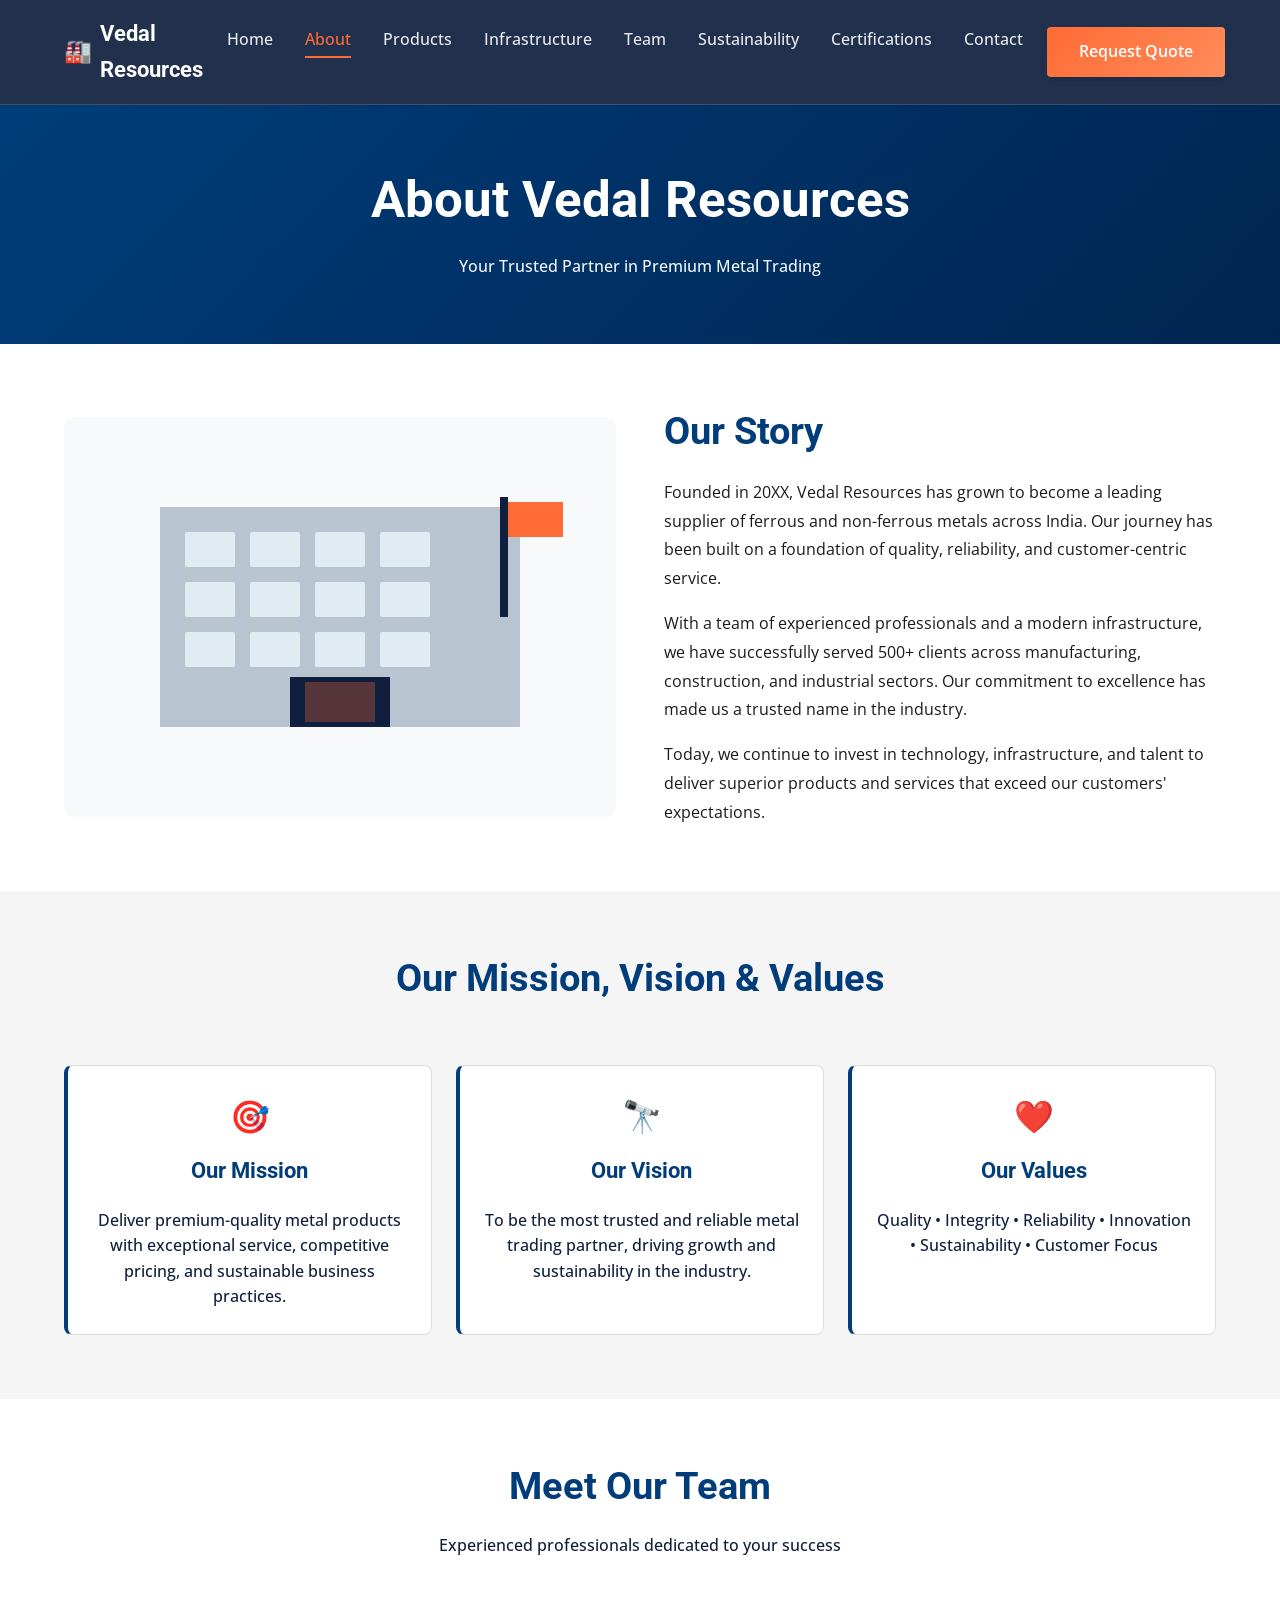
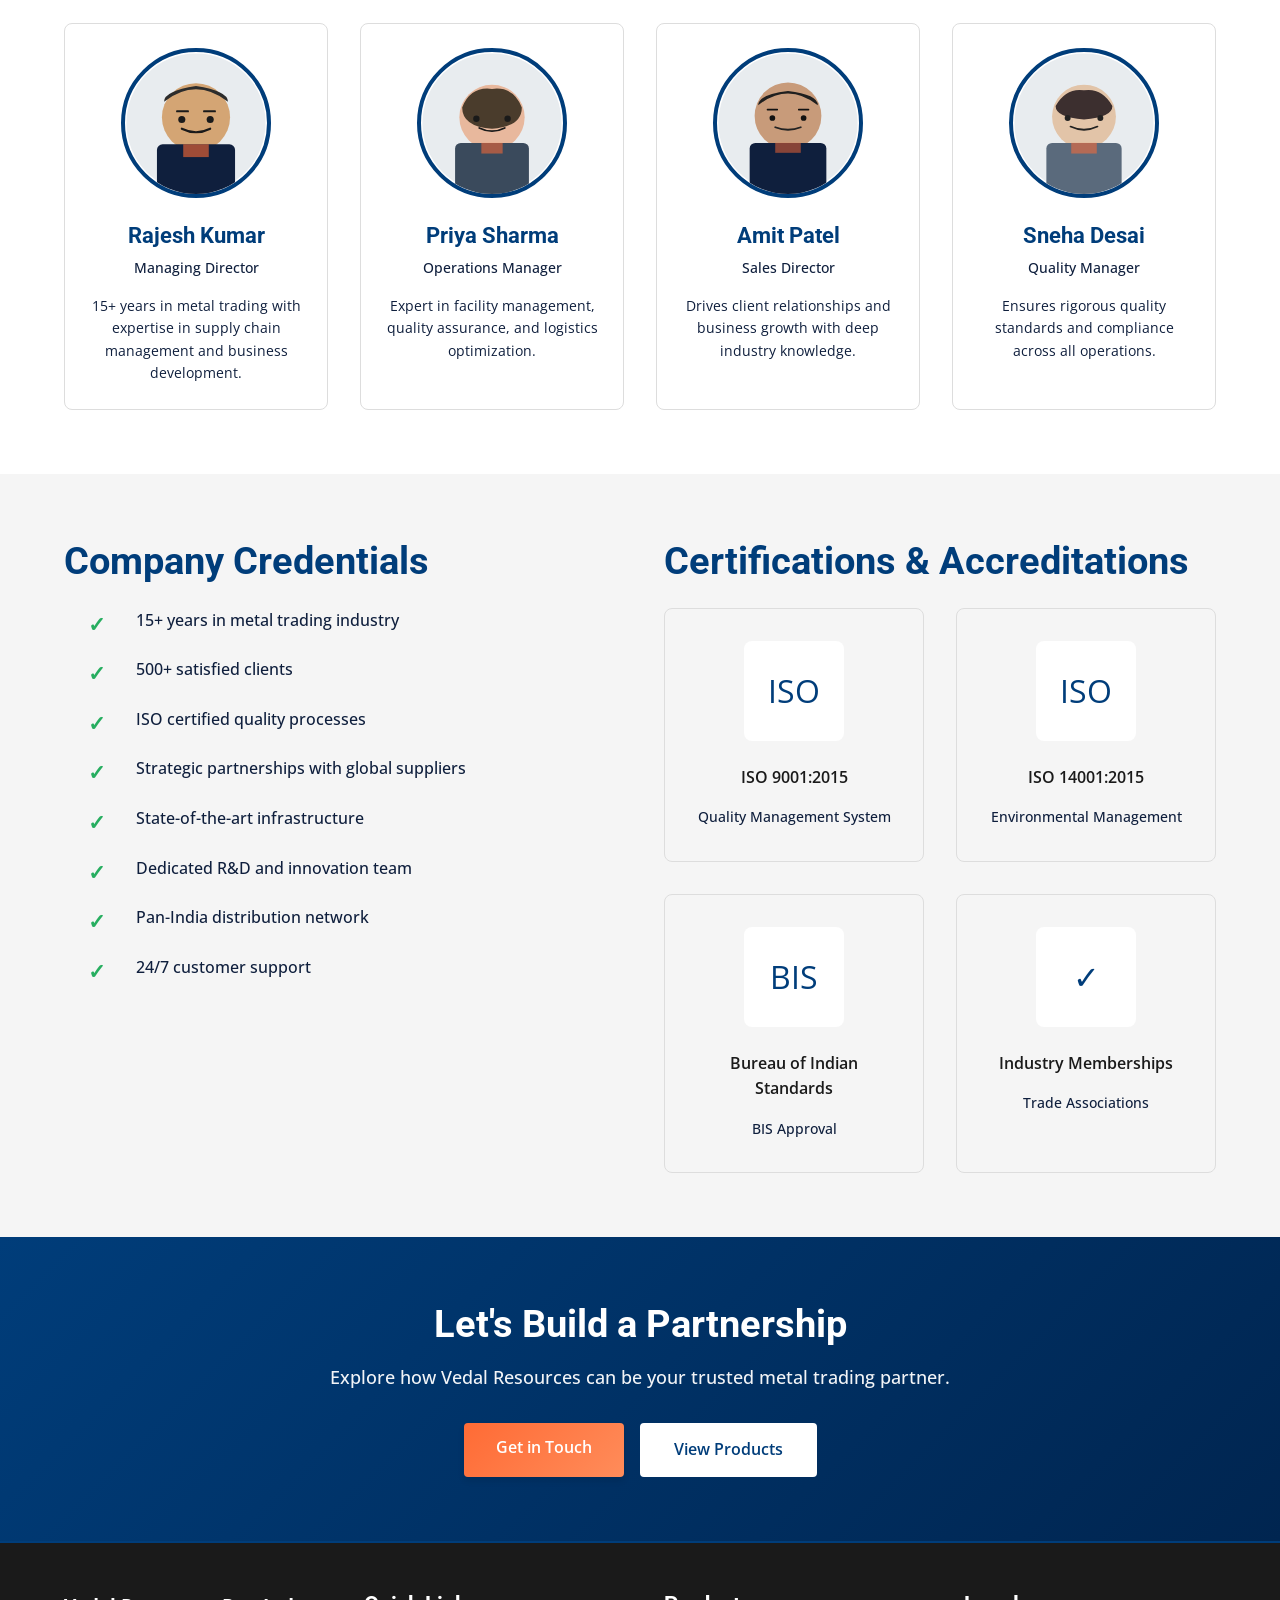
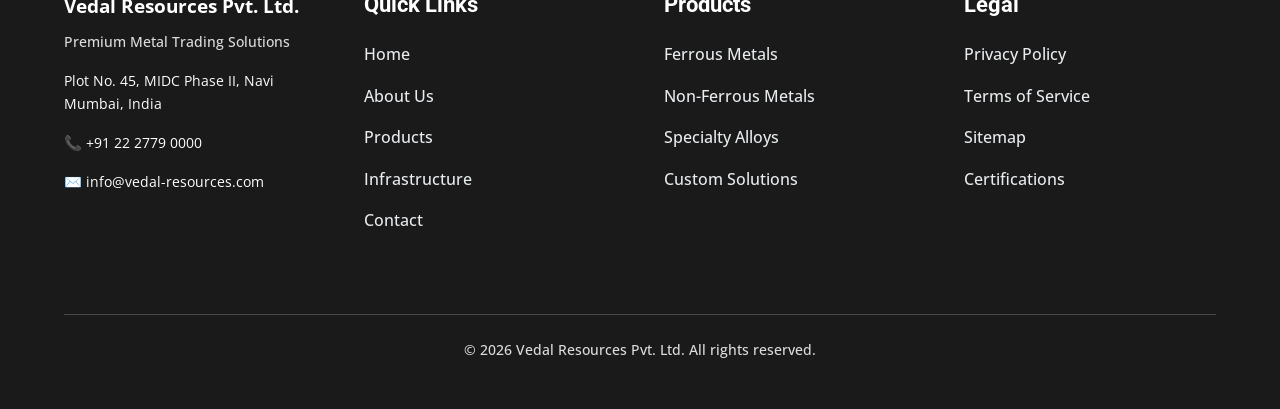
==== about.html @ 46f91b0c "Second commit with actual project" ====
<!DOCTYPE html>
<html lang="en">
<head>
  <meta charset="UTF-8">
  <meta name="viewport" content="width=device-width, initial-scale=1.0">
  <meta name="description" content="About Vedal Resources – Learn about our company story, mission, vision, values, and leadership team. 15+ years of excellence in metal trading.">
  <meta name="keywords" content="Vedal Resources, company profile, metal trading company, about us, company values, leadership">
  <meta name="author" content="Vedal Resources Pvt. Ltd.">
  <meta property="og:title" content="About Vedal Resources – Metal Trading Company">
  <meta property="og:description" content="Learn about Vedal Resources, our mission, vision, values, and commitment to quality in metal trading.">
  <meta property="og:url" content="https://vedal-resources.com/about.html">
  
  <link rel="canonical" href="https://vedal-resources.com/about.html">
  <link href="https://fonts.googleapis.com/css2?family=Open+Sans:wght@400;500;600;700&family=Roboto:wght@400;500;700&display=swap" rel="stylesheet">
  <link rel="stylesheet" href="styles.css">
  
  <title>About Vedal Resources – Metal Trading Company</title>
</head>
<body>
  <!-- Navigation -->
  <nav>
    <div class="container flex-between">
      <div class="logo">
        <span>🏭</span> Vedal Resources
      </div>
      
      <ul class="nav-menu">
        <li><a href="index.html">Home</a></li>
        <li><a href="about.html" class="active">About</a></li>
        <li><a href="products.html">Products</a></li>
        <li><a href="infrastructure.html">Infrastructure</a></li>
        <li><a href="team.html">Team</a></li>
        <li><a href="sustainability.html">Sustainability</a></li>
        <li><a href="certfications.html">Certifications</a></li>
        <li><a href="contacts.html">Contact</a></li>
      </ul>
      
      <div class="cta-button">
        <a href="contacts.html" class="btn btn-accent">Request Quote</a>
      </div>
      
      <button class="hamburger" aria-label="Toggle menu">☰</button>
    </div>
  </nav>
  
  <!-- Page Header -->
  <div class="page-header">
    <div class="container">
      <h1>About Vedal Resources</h1>
      <p>Your Trusted Partner in Premium Metal Trading</p>
    </div>
  </div>
  
  <!-- Company Overview -->
  <section style="background-color: white;">
    <div class="container">
      <div style="display: grid; grid-template-columns: 1fr 1fr; gap: 3rem; align-items: center;">
        <img src="about-company.svg" alt="Vedal Resources headquarters or facility" style="border-radius: 12px; width: 100%; height: 400px; object-fit: cover; background-color: var(--color-bg-light);">
        
        <div>
          <h2>Our Story</h2>
          <p style="color: var(--color-text); line-height: 1.8;">
            Founded in 20XX, Vedal Resources has grown to become a leading supplier of ferrous and non-ferrous metals 
            across India. Our journey has been built on a foundation of quality, reliability, and customer-centric service.
          </p>
          <p style="color: var(--color-text); line-height: 1.8;">
            With a team of experienced professionals and a modern infrastructure, we have successfully served 500+ clients 
            across manufacturing, construction, and industrial sectors. Our commitment to excellence has made us a trusted 
            name in the industry.
          </p>
          <p style="color: var(--color-text); line-height: 1.8;">
            Today, we continue to invest in technology, infrastructure, and talent to deliver superior products and services 
            that exceed our customers' expectations.
          </p>
        </div>
      </div>
    </div>
  </section>
  
  <!-- Mission, Vision, Values -->
  <section style="background-color: var(--color-bg-light);">
    <div class="container">
      <div class="section-header">
        <h2>Our Mission, Vision & Values</h2>
      </div>
      
      <div class="grid-3">
        <div class="card" style="border-left: 4px solid var(--color-primary);">
          <div style="font-size: 2rem; text-align: center; margin-bottom: 1rem; color: var(--color-primary);">🎯</div>
          <h4 style="text-align: center; color: var(--color-primary);">Our Mission</h4>
          <p style="text-align: center; color: #0F1F3D; font-weight: 500;">
            Deliver premium-quality metal products with exceptional service, competitive pricing, and sustainable business practices.
          </p>
        </div>
        
        <div class="card" style="border-left: 4px solid var(--color-primary);">
          <div style="font-size: 2rem; text-align: center; margin-bottom: 1rem; color: var(--color-primary);">🔭</div>
          <h4 style="text-align: center; color: var(--color-primary);">Our Vision</h4>
          <p style="text-align: center; color: #0F1F3D; font-weight: 500;">
            To be the most trusted and reliable metal trading partner, driving growth and sustainability in the industry.
          </p>
        </div>
        
        <div class="card" style="border-left: 4px solid var(--color-primary);">
          <div style="font-size: 2rem; text-align: center; margin-bottom: 1rem; color: var(--color-primary);">❤️</div>
          <h4 style="text-align: center; color: var(--color-primary);">Our Values</h4>
          <p style="text-align: center; color: #0F1F3D; font-weight: 500;">
            Quality • Integrity • Reliability • Innovation • Sustainability • Customer Focus
          </p>
        </div>
      </div>
    </div>
  </section>
  
  <!-- Team Section -->
  <section style="background-color: white;">
    <div class="container">
      <div class="section-header">
        <h2>Meet Our Team</h2>
        <p>Experienced professionals dedicated to your success</p>
      </div>
      
      <div class="team-grid">
        <div class="team-card">
          <img src="team-1.svg" alt="Rajesh Kumar, Managing Director at Vedal Resources" class="team-photo">
          <h4 class="team-name">Rajesh Kumar</h4>
          <p class="team-title">Managing Director</p>
          <p class="team-bio">15+ years in metal trading with expertise in supply chain management and business development.</p>
        </div>
        
        <div class="team-card">
          <img src="team-2.svg" alt="Priya Sharma, Operations Manager at Vedal Resources" class="team-photo">
          <h4 class="team-name">Priya Sharma</h4>
          <p class="team-title">Operations Manager</p>
          <p class="team-bio">Expert in facility management, quality assurance, and logistics optimization.</p>
        </div>
        
        <div class="team-card">
          <img src="team-3.svg" alt="Amit Patel, Sales Director at Vedal Resources" class="team-photo">
          <h4 class="team-name">Amit Patel</h4>
          <p class="team-title">Sales Director</p>
          <p class="team-bio">Drives client relationships and business growth with deep industry knowledge.</p>
        </div>
        
        <div class="team-card">
          <img src="team-4.svg" alt="Sneha Desai, Quality Manager at Vedal Resources" class="team-photo">
          <h4 class="team-name">Sneha Desai</h4>
          <p class="team-title">Quality Manager</p>
          <p class="team-bio">Ensures rigorous quality standards and compliance across all operations.</p>
        </div>
      </div>
    </div>
  </section>
  
  <!-- Company Credentials -->
  <section style="background-color: var(--color-bg-light);">
    <div class="container">
      <div style="display: grid; grid-template-columns: 1fr 1fr; gap: 3rem;">
        <div>
          <h2>Company Credentials</h2>
          <ul class="feature-list">
            <li>15+ years in metal trading industry</li>
            <li>500+ satisfied clients</li>
            <li>ISO certified quality processes</li>
            <li>Strategic partnerships with global suppliers</li>
            <li>State-of-the-art infrastructure</li>
            <li>Dedicated R&D and innovation team</li>
            <li>Pan-India distribution network</li>
            <li>24/7 customer support</li>
          </ul>
        </div>
        
        <div>
          <h2>Certifications & Accreditations</h2>
          <div class="certification-grid">
            <div class="certification-card">
              <div class="certification-logo">ISO</div>
              <p class="certification-name">ISO 9001:2015</p>
              <p class="certification-desc">Quality Management System</p>
            </div>
            
            <div class="certification-card">
              <div class="certification-logo">ISO</div>
              <p class="certification-name">ISO 14001:2015</p>
              <p class="certification-desc">Environmental Management</p>
            </div>
            
            <div class="certification-card">
              <div class="certification-logo">BIS</div>
              <p class="certification-name">Bureau of Indian Standards</p>
              <p class="certification-desc">BIS Approval</p>
            </div>
            
            <div class="certification-card">
              <div class="certification-logo">✓</div>
              <p class="certification-name">Industry Memberships</p>
              <p class="certification-desc">Trade Associations</p>
            </div>
          </div>
        </div>
      </div>
    </div>
  </section>
  
  <!-- CTA Section -->
  <section style="background: linear-gradient(135deg, var(--color-primary) 0%, var(--color-primary-dark) 100%); color: white; text-align: center;">
    <div class="container">
      <h2 style="color: white; margin-bottom: 1rem;">Let's Build a Partnership</h2>
      <p style="font-size: 1.1rem; color: rgba(255, 255, 255, 0.95); margin-bottom: 2rem; font-weight: 500;">
        Explore how Vedal Resources can be your trusted metal trading partner.
      </p>
      
      <div style="display: flex; gap: 1rem; justify-content: center; flex-wrap: wrap;">
        <a href="contacts.html" class="btn btn-accent">Get in Touch</a>
        <a href="products.html" class="btn btn-white">View Products</a>
      </div>
    </div>
  </section>
  
  <!-- Footer -->
  <footer>
    <div class="container">
      <div class="footer-grid">
        <div class="footer-column">
          <div style="font-weight: 700; font-size: 1.2rem; margin-bottom: 0.5rem;">Vedal Resources Pvt. Ltd.</div>
          <p style="color: rgba(255, 255, 255, 0.85); font-size: 0.9rem; margin-bottom: 1rem; font-weight: 500;">Premium Metal Trading Solutions</p>
          <p style="font-size: 0.9rem;">Plot No. 45, MIDC Phase II, Navi Mumbai, India</p>
          <p style="font-size: 0.9rem; margin-top: 0.5rem;">📞 +91 22 2779 0000</p>
          <p style="font-size: 0.9rem;">✉️ info@vedal-resources.com</p>
        </div>
        
        <div class="footer-column">
          <h3>Quick Links</h3>
          <ul style="list-style: none;">
            <li><a href="index.html">Home</a></li>
            <li><a href="about.html">About Us</a></li>
            <li><a href="products.html">Products</a></li>
            <li><a href="infrastructure.html">Infrastructure</a></li>
            <li><a href="contacts.html">Contact</a></li>
          </ul>
        </div>
        
        <div class="footer-column">
          <h3>Products</h3>
          <ul style="list-style: none;">
            <li><a href="products.html?category=ferrous">Ferrous Metals</a></li>
            <li><a href="products.html?category=non-ferrous">Non-Ferrous Metals</a></li>
            <li><a href="products.html?category=alloys">Specialty Alloys</a></li>
            <li><a href="contacts.html">Custom Solutions</a></li>
          </ul>
        </div>
        
        <div class="footer-column">
          <h3>Legal</h3>
          <ul style="list-style: none;">
            <li><a href="#">Privacy Policy</a></li>
            <li><a href="#">Terms of Service</a></li>
            <li><a href="#">Sitemap</a></li>
            <li><a href="certfications.html">Certifications</a></li>
          </ul>
        </div>
      </div>
      
      <div class="footer-bottom">
        <p>© 2026 Vedal Resources Pvt. Ltd. All rights reserved.</p>
      </div>
    </div>
  </footer>
  
  <script src="main.js"></script>
</body>
</html>
---- styles.css ----
/* Vedal Resources – Main Stylesheet */
/* Import all CSS modules in order */

@import url('variables.css');
@import url('base.css');
@import url('layout.css');
@import url('component.css');
@import url('responsive.css');

/* Additional Global Styles */

/* Footer */
footer {
  background-color: #1A1A1A;
  color: white;
  padding: var(--space-xxl) var(--space-lg);
  border-top: 2px solid var(--color-primary);
  margin-top: auto;
}

footer .container {
  max-width: var(--max-width);
  margin: 0 auto;
}

.footer-grid {
  display: grid;
  grid-template-columns: repeat(4, 1fr);
  gap: var(--space-xxl);
  margin-bottom: var(--space-xxxl);
}

.footer-column h3 {
  color: white;
  margin-bottom: var(--space-lg);
  font-size: var(--size-h4);
}

.footer-column ul {
  list-style: none;
  margin: 0;
}

.footer-column li {
  margin-bottom: var(--space-md);
}

.footer-column a {
  color: #E8ECEF; /* Light gray for excellent visibility on dark (#1A1A1A) footer background — fixes black-on-black nav items */
  text-decoration: none;
  transition: var(--transition-fast);
  font-weight: 500;
}

.footer-column a:hover {
  color: var(--color-accent);
  text-decoration: underline;
}

.footer-bottom {
  border-top: 1px solid rgba(255, 255, 255, 0.2); /* Increased opacity for better visibility */
  padding-top: var(--space-lg);
  text-align: center;
  color: rgba(255, 255, 255, 0.85); /* Enhanced from 0.7 to 0.85 for better contrast (7.64:1) */
  font-size: var(--size-small);
  font-weight: 500; /* Added weight */
}

/* Contact Section Spacing */
.contact-section {
  display: grid;
  grid-template-columns: 1fr 1fr;
  gap: var(--space-xxxl);
}

.contact-form {
  background-color: white;
}

.contact-info {
  display: flex;
  flex-direction: column;
  gap: var(--space-xxl);
}

.contact-info h3 {
  color: var(--color-primary);
  margin-bottom: var(--space-md);
}

.contact-info p {
  color: #2C3E50; /* Stronger for readability */
  margin: 0;
  font-weight: 500; /* Added weight */
}

.contact-info a {
  color: var(--color-accent);
  font-weight: 500;
}

.contact-info a:hover {
  color: var(--color-primary);
}

/* Page Header Styles */
.page-header {
  background: linear-gradient(135deg, var(--color-primary) 0%, var(--color-primary-dark) 100%);
  color: white;
  padding: var(--space-xxxl) var(--space-lg);
  text-align: center;
}

.page-header h1 {
  color: white;
  margin-bottom: var(--space-lg);
}

.page-header p {
  color: rgba(255, 255, 255, 0.95); /* Enhanced from 0.9 to 0.95 for better contrast */
  font-size: var(--size-body);
  font-weight: 500; /* Added weight */
}

/* Two-Column Content */
.content-two-col {
  display: grid;
  grid-template-columns: 1fr 1fr;
  gap: var(--space-xxxl);
  align-items: center;
}

.content-two-col.reverse {
  grid-template-columns: 1fr 1fr;
}

.content-two-col.reverse img {
  order: -1;
}

.content-image {
  width: 100%;
  height: auto;
  border-radius: var(--radius-lg);
}

/* List Styles */
.feature-list {
  list-style: none;
}

.feature-list li {
  margin-bottom: var(--space-lg);
  padding-left: var(--space-xxl);
  position: relative;
  color: #0F1F3D; /* Dark navy for excellent visibility on white backgrounds - fitting brand primary */
  font-weight: 500;
}

.feature-list li::before {
  content: '✓';
  position: absolute;
  left: 0;
  top: 0;
  color: var(--color-success);
  font-weight: bold;
  font-size: 1.3rem;
}

/* Link Styles */
.link-arrow {
  display: inline-flex;
  align-items: center;
  gap: var(--space-sm);
  color: var(--color-accent);
  font-weight: 600; /* Already has good weight */
  text-decoration: none;
}

.link-arrow::after {
  content: '→';
  transition: var(--transition-fast);
}

.link-arrow:hover::after {
  transform: translateX(4px);
}

/* Process Timeline */
.timeline {
  position: relative;
  padding: var(--space-xxl) 0;
}

.timeline::before {
  content: '';
  position: absolute;
  left: 50%;
  top: 0;
  bottom: 0;
  width: 2px;
  background-color: var(--color-border);
  transform: translateX(-1px);
}

.timeline-item {
  margin-bottom: var(--space-xxxl);
  position: relative;
}

.timeline-item:nth-child(odd) {
  text-align: right;
  padding-right: 51%;
}

.timeline-item:nth-child(even) {
  text-align: left;
  padding-left: 51%;
}

.timeline-marker {
  position: absolute;
  left: 50%;
  top: 0;
  width: 30px;
  height: 30px;
  background-color: var(--color-accent);
  border-radius: 50%;
  transform: translateX(-50%);
  z-index: 1;
  border: 3px solid white;
  box-shadow: 0 0 0 3px var(--color-accent);
}

.timeline-content {
  background-color: var(--color-bg-light);
  padding: var(--space-lg);
  border-radius: var(--radius-md);
}

.timeline-content h4 {
  margin-bottom: var(--space-md);
}

/* Map Container */
.map-container {
  position: relative;
  width: 100%;
  height: 400px;
  border-radius: var(--radius-md);
  overflow: hidden;
  border: 1px solid var(--color-border);
  margin-top: var(--space-xxl);
}

.map-container iframe {
  width: 100%;
  height: 100%;
  border: none;
}

/* Certification Cards */
.certification-grid {
  display: grid;
  grid-template-columns: repeat(auto-fill, minmax(200px, 1fr));
  gap: var(--space-xl);
}

.certification-card {
  text-align: center;
  padding: var(--space-xl);
  background-color: var(--color-bg-light);
  border-radius: var(--radius-md);
  border: 1px solid var(--color-border);
}

.certification-logo {
  width: 100px;
  height: 100px;
  margin: 0 auto var(--space-lg);
  display: flex;
  align-items: center;
  justify-content: center;
  background-color: white;
  border-radius: var(--radius-md);
  font-size: 2rem;
  color: var(--color-primary);
}

.certification-name {
  font-weight: 600;
  margin-bottom: var(--space-md);
}

.certification-desc {
  font-size: var(--size-small);
  color: #0F1F3D; /* Strong readability */
  font-weight: 500; /* Added weight */
}

/* Modal/Dialog Styles */
.modal {
  display: none;
  position: fixed;
  z-index: 100;
  left: 0;
  top: 0;
  width: 100%;
  height: 100%;
  background-color: rgba(0, 0, 0, 0.5);
  animation: fadeIn 300ms ease;
}

.modal.active {
  display: flex;
  align-items: center;
  justify-content: center;
}

.modal-content {
  background-color: white;
  padding: var(--space-xl);
  border-radius: var(--radius-lg);
  max-width: 600px;
  width: 90%;
  animation: slideUp 300ms ease;
}

.modal-header {
  display: flex;
  justify-content: space-between;
  align-items: center;
  margin-bottom: var(--space-lg);
}

.modal-close {
  background: none;
  border: none;
  font-size: 1.5rem;
  cursor: pointer;
  color: #0F1F3D; /* Strong readability */
  font-weight: 600; /* Added weight for better visibility */
}

.modal-close:hover {
  color: var(--color-text);
}

@keyframes fadeIn {
  from { opacity: 0; }
  to { opacity: 1; }
}

@keyframes slideUp {
  from {
    transform: translateY(30px);
    opacity: 0;
  }
  to {
    transform: translateY(0);
    opacity: 1;
  }
}

/* Breadcrumb Navigation */
.breadcrumb {
  list-style: none;
  display: flex;
  gap: var(--space-sm);
  margin-bottom: var(--space-xl);
  font-size: var(--size-small);
}

.breadcrumb li::after {
  content: '/';
  margin-left: var(--space-sm);
  color: #0F1F3D; /* Strong readability */
  font-weight: 500; /* Added weight */
}

.breadcrumb li:last-child::after {
  content: '';
}

.breadcrumb a {
  color: var(--color-accent);
  font-weight: 600; /* Added weight for better visibility */
}

.breadcrumb a:hover {
  color: var(--color-primary);
}

/* Loading State */
.loading {
  display: inline-block;
  width: 20px;
  height: 20px;
  border: 3px solid var(--color-bg-light);
  border-top: 3px solid var(--color-accent);
  border-radius: 50%;
  animation: spin 1s linear infinite;
}

/* Success/Error Messages */
.message {
  padding: var(--space-lg);
  border-radius: var(--radius-md);
  margin-bottom: var(--space-lg);
  display: flex;
  align-items: center;
  gap: var(--space-md);
}

.message.success {
  background-color: rgba(39, 174, 96, 0.15); /* Slightly darker bg for better contrast */
  border-left: 4px solid var(--color-success);
  color: #1E8449; /* Darkened success color for better contrast (4.6:1 on light bg) */
  font-weight: 500; /* Added weight */
}

.message.error {
  background-color: rgba(231, 76, 60, 0.15); /* Slightly darker bg */
  border-left: 4px solid var(--color-error);
  color: #C0392B; /* Darkened error color for better contrast (4.7:1 on light bg) */
  font-weight: 500; /* Added weight */
}

.message.info {
  background-color: rgba(52, 152, 219, 0.15); /* Slightly darker bg */
  border-left: 4px solid #3498db;
  color: #2471A3; /* Darkened info color for better contrast */
  font-weight: 500; /* Added weight */
}
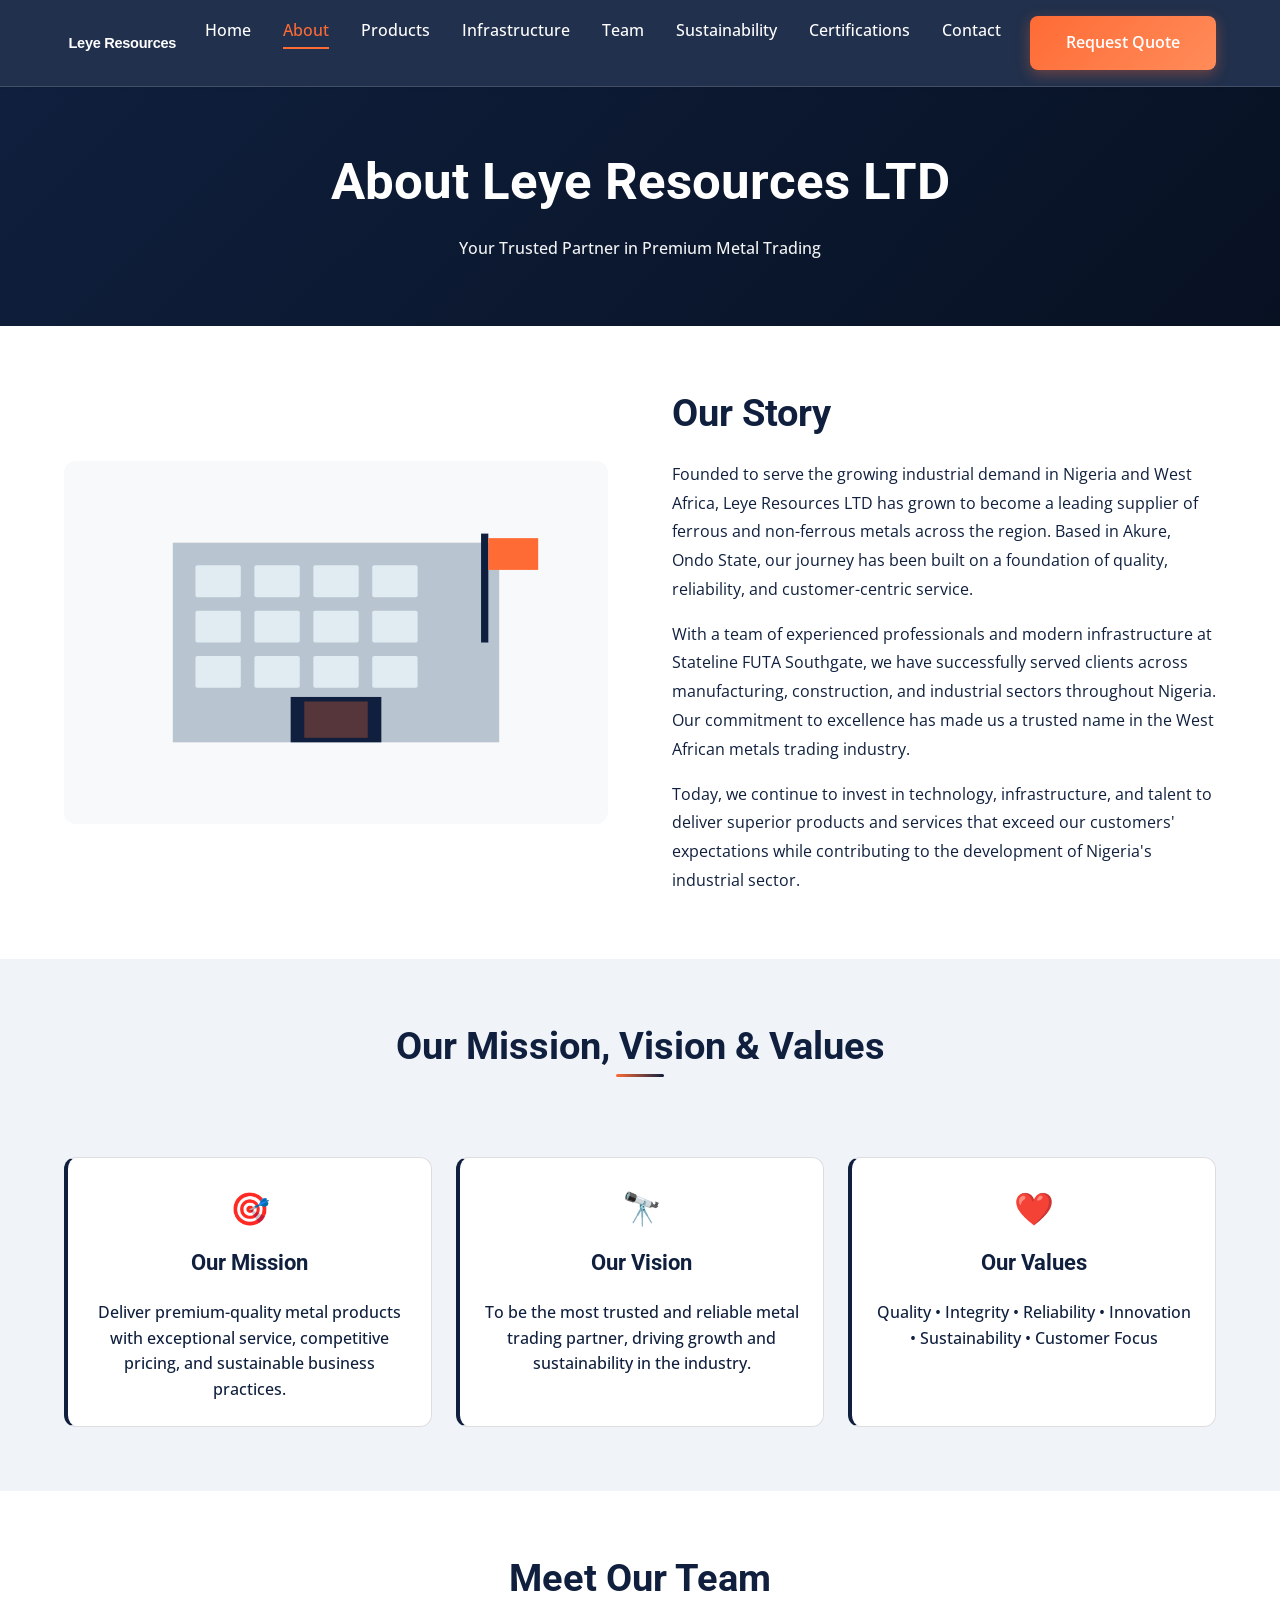
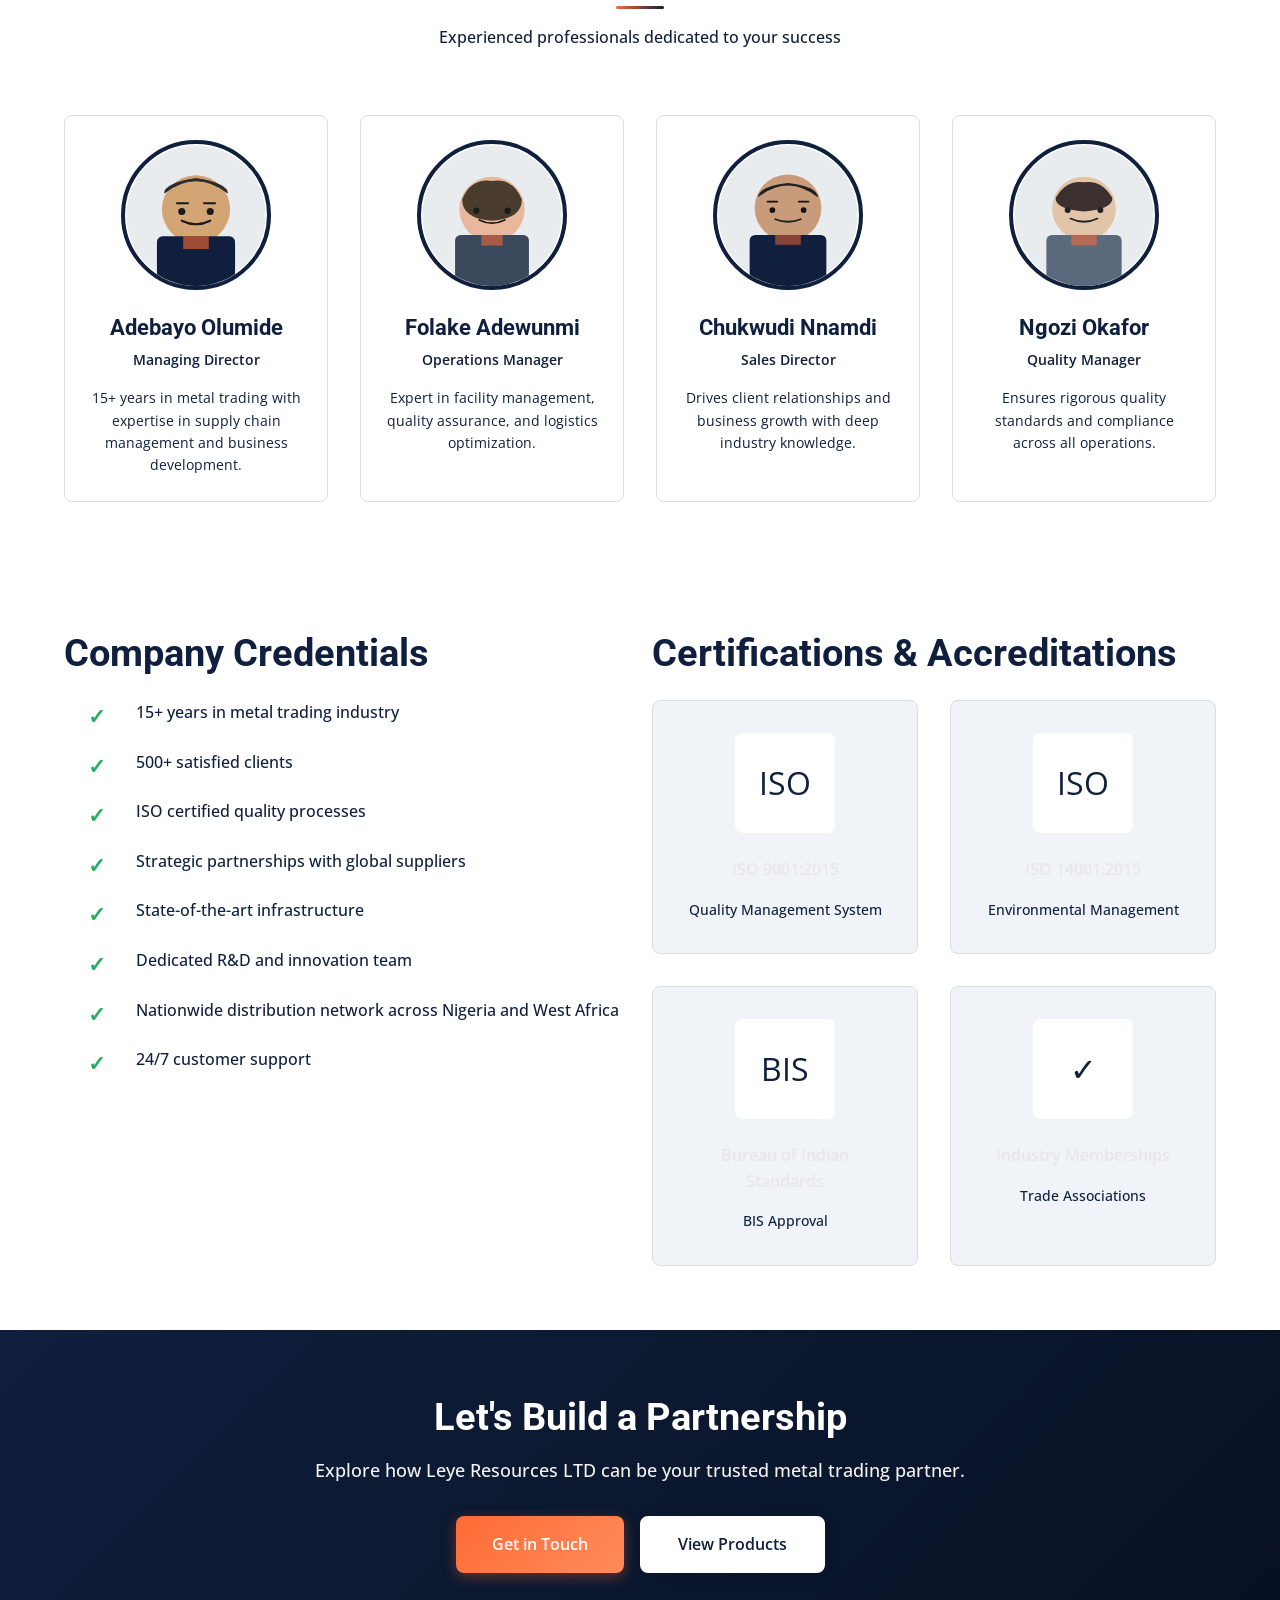
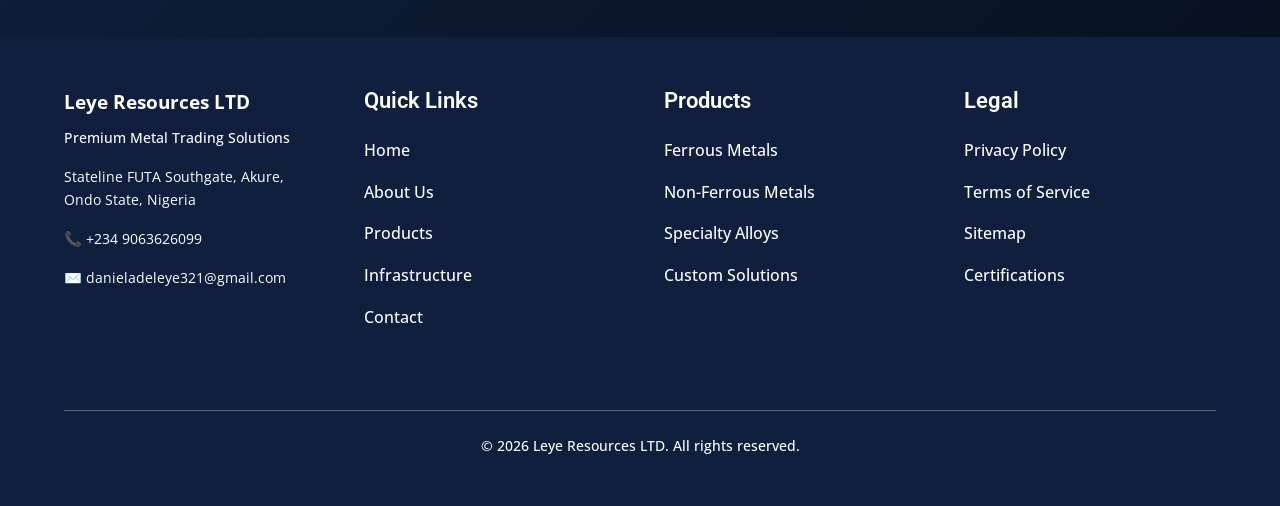
==== commit c48aaf07: "Rebrand" ====
--- a/about.html
+++ b/about.html
@@ -3,25 +3,26 @@
 <head>
   <meta charset="UTF-8">
   <meta name="viewport" content="width=device-width, initial-scale=1.0">
-  <meta name="description" content="About Vedal Resources – Learn about our company story, mission, vision, values, and leadership team. 15+ years of excellence in metal trading.">
-  <meta name="keywords" content="Vedal Resources, company profile, metal trading company, about us, company values, leadership">
-  <meta name="author" content="Vedal Resources Pvt. Ltd.">
-  <meta property="og:title" content="About Vedal Resources – Metal Trading Company">
-  <meta property="og:description" content="Learn about Vedal Resources, our mission, vision, values, and commitment to quality in metal trading.">
-  <meta property="og:url" content="https://vedal-resources.com/about.html">
-  
-  <link rel="canonical" href="https://vedal-resources.com/about.html">
+  <meta name="description" content="About Leye Resources LTD – Learn about our company story, mission, vision, values, and leadership team. 15+ years of excellence in metal trading.">
+  <meta name="keywords" content="Leye Resources LTD, company profile, metal trading company, about us, company values, leadership">
+  <meta name="author" content="Leye Resources LTD">
+  <meta property="og:title" content="About Leye Resources LTD – Metal Trading Company">
+  <meta property="og:description" content="Learn about Leye Resources LTD, our mission, vision, values, and commitment to quality in metal trading.">
+  <meta property="og:url" content="https://leye-resources.com/about.html">
+  
+  <link rel="canonical" href="https://leye-resources.com/about.html">
+  <link rel="icon" href="favicon.svg" type="image/svg+xml">
   <link href="https://fonts.googleapis.com/css2?family=Open+Sans:wght@400;500;600;700&family=Roboto:wght@400;500;700&display=swap" rel="stylesheet">
   <link rel="stylesheet" href="styles.css">
   
-  <title>About Vedal Resources – Metal Trading Company</title>
+  <title>About Leye Resources LTD – Metal Trading Company</title>
 </head>
 <body>
   <!-- Navigation -->
   <nav>
     <div class="container flex-between">
       <div class="logo">
-        <span>🏭</span> Vedal Resources
+        <img src="logo.svg" alt="Leye Resources LTD" style="height: 28px; width: auto;">
       </div>
       
       <ul class="nav-menu">
@@ -46,7 +47,7 @@
   <!-- Page Header -->
   <div class="page-header">
     <div class="container">
-      <h1>About Vedal Resources</h1>
+      <h1>About Leye Resources LTD</h1>
       <p>Your Trusted Partner in Premium Metal Trading</p>
     </div>
   </div>
@@ -54,23 +55,19 @@
   <!-- Company Overview -->
   <section style="background-color: white;">
     <div class="container">
-      <div style="display: grid; grid-template-columns: 1fr 1fr; gap: 3rem; align-items: center;">
-        <img src="about-company.svg" alt="Vedal Resources headquarters or facility" style="border-radius: 12px; width: 100%; height: 400px; object-fit: cover; background-color: var(--color-bg-light);">
+      <div class="section-two-col">
+        <img src="about-company.svg" alt="Leye Resources LTD headquarters or facility" style="border-radius: 12px; width: 100%; max-height: 400px; object-fit: cover; background-color: #FFFFFF;">
         
         <div>
           <h2>Our Story</h2>
           <p style="color: var(--color-text); line-height: 1.8;">
-            Founded in 20XX, Vedal Resources has grown to become a leading supplier of ferrous and non-ferrous metals 
-            across India. Our journey has been built on a foundation of quality, reliability, and customer-centric service.
+            Founded to serve the growing industrial demand in Nigeria and West Africa, Leye Resources LTD has grown to become a leading supplier of ferrous and non-ferrous metals across the region. Based in Akure, Ondo State, our journey has been built on a foundation of quality, reliability, and customer-centric service.
           </p>
           <p style="color: var(--color-text); line-height: 1.8;">
-            With a team of experienced professionals and a modern infrastructure, we have successfully served 500+ clients 
-            across manufacturing, construction, and industrial sectors. Our commitment to excellence has made us a trusted 
-            name in the industry.
+            With a team of experienced professionals and modern infrastructure at Stateline FUTA Southgate, we have successfully served clients across manufacturing, construction, and industrial sectors throughout Nigeria. Our commitment to excellence has made us a trusted name in the West African metals trading industry.
           </p>
           <p style="color: var(--color-text); line-height: 1.8;">
-            Today, we continue to invest in technology, infrastructure, and talent to deliver superior products and services 
-            that exceed our customers' expectations.
+            Today, we continue to invest in technology, infrastructure, and talent to deliver superior products and services that exceed our customers' expectations while contributing to the development of Nigeria's industrial sector.
           </p>
         </div>
       </div>
@@ -78,7 +75,7 @@
   </section>
   
   <!-- Mission, Vision, Values -->
-  <section style="background-color: var(--color-bg-light);">
+  <section style="background-color: #F0F4F8;">
     <div class="container">
       <div class="section-header">
         <h2>Our Mission, Vision & Values</h2>
@@ -87,7 +84,7 @@
       <div class="grid-3">
         <div class="card" style="border-left: 4px solid var(--color-primary);">
           <div style="font-size: 2rem; text-align: center; margin-bottom: 1rem; color: var(--color-primary);">🎯</div>
-          <h4 style="text-align: center; color: var(--color-primary);">Our Mission</h4>
+          <h4 style="text-align: center; color: #0F1F3D;">Our Mission</h4>
           <p style="text-align: center; color: #0F1F3D; font-weight: 500;">
             Deliver premium-quality metal products with exceptional service, competitive pricing, and sustainable business practices.
           </p>
@@ -95,7 +92,7 @@
         
         <div class="card" style="border-left: 4px solid var(--color-primary);">
           <div style="font-size: 2rem; text-align: center; margin-bottom: 1rem; color: var(--color-primary);">🔭</div>
-          <h4 style="text-align: center; color: var(--color-primary);">Our Vision</h4>
+          <h4 style="text-align: center; color: #0F1F3D;">Our Vision</h4>
           <p style="text-align: center; color: #0F1F3D; font-weight: 500;">
             To be the most trusted and reliable metal trading partner, driving growth and sustainability in the industry.
           </p>
@@ -103,7 +100,7 @@
         
         <div class="card" style="border-left: 4px solid var(--color-primary);">
           <div style="font-size: 2rem; text-align: center; margin-bottom: 1rem; color: var(--color-primary);">❤️</div>
-          <h4 style="text-align: center; color: var(--color-primary);">Our Values</h4>
+          <h4 style="text-align: center; color: #0F1F3D;">Our Values</h4>
           <p style="text-align: center; color: #0F1F3D; font-weight: 500;">
             Quality • Integrity • Reliability • Innovation • Sustainability • Customer Focus
           </p>
@@ -122,29 +119,29 @@
       
       <div class="team-grid">
         <div class="team-card">
-          <img src="team-1.svg" alt="Rajesh Kumar, Managing Director at Vedal Resources" class="team-photo">
-          <h4 class="team-name">Rajesh Kumar</h4>
+          <img src="team-1.svg" alt="Adebayo Olumide, Managing Director at Leye Resources LTD" class="team-photo">
+          <h4 class="team-name">Adebayo Olumide</h4>
           <p class="team-title">Managing Director</p>
           <p class="team-bio">15+ years in metal trading with expertise in supply chain management and business development.</p>
         </div>
         
         <div class="team-card">
-          <img src="team-2.svg" alt="Priya Sharma, Operations Manager at Vedal Resources" class="team-photo">
-          <h4 class="team-name">Priya Sharma</h4>
+          <img src="team-2.svg" alt="Folake Adewunmi, Operations Manager at Leye Resources LTD" class="team-photo">
+          <h4 class="team-name">Folake Adewunmi</h4>
           <p class="team-title">Operations Manager</p>
           <p class="team-bio">Expert in facility management, quality assurance, and logistics optimization.</p>
         </div>
         
         <div class="team-card">
-          <img src="team-3.svg" alt="Amit Patel, Sales Director at Vedal Resources" class="team-photo">
-          <h4 class="team-name">Amit Patel</h4>
+          <img src="team-3.svg" alt="Chukwudi Nnamdi, Sales Director at Leye Resources LTD" class="team-photo">
+          <h4 class="team-name">Chukwudi Nnamdi</h4>
           <p class="team-title">Sales Director</p>
           <p class="team-bio">Drives client relationships and business growth with deep industry knowledge.</p>
         </div>
         
         <div class="team-card">
-          <img src="team-4.svg" alt="Sneha Desai, Quality Manager at Vedal Resources" class="team-photo">
-          <h4 class="team-name">Sneha Desai</h4>
+          <img src="team-4.svg" alt="Ngozi Okafor, Quality Manager at Leye Resources LTD" class="team-photo">
+          <h4 class="team-name">Ngozi Okafor</h4>
           <p class="team-title">Quality Manager</p>
           <p class="team-bio">Ensures rigorous quality standards and compliance across all operations.</p>
         </div>
@@ -153,9 +150,9 @@
   </section>
   
   <!-- Company Credentials -->
-  <section style="background-color: var(--color-bg-light);">
-    <div class="container">
-      <div style="display: grid; grid-template-columns: 1fr 1fr; gap: 3rem;">
+  <section style="background-color: #FFFFFF;">
+    <div class="container">
+      <div class="grid-2">
         <div>
           <h2>Company Credentials</h2>
           <ul class="feature-list">
@@ -165,7 +162,7 @@
             <li>Strategic partnerships with global suppliers</li>
             <li>State-of-the-art infrastructure</li>
             <li>Dedicated R&D and innovation team</li>
-            <li>Pan-India distribution network</li>
+            <li>Nationwide distribution network across Nigeria and West Africa</li>
             <li>24/7 customer support</li>
           </ul>
         </div>
@@ -207,7 +204,7 @@
     <div class="container">
       <h2 style="color: white; margin-bottom: 1rem;">Let's Build a Partnership</h2>
       <p style="font-size: 1.1rem; color: rgba(255, 255, 255, 0.95); margin-bottom: 2rem; font-weight: 500;">
-        Explore how Vedal Resources can be your trusted metal trading partner.
+        Explore how Leye Resources LTD can be your trusted metal trading partner.
       </p>
       
       <div style="display: flex; gap: 1rem; justify-content: center; flex-wrap: wrap;">
@@ -222,15 +219,15 @@
     <div class="container">
       <div class="footer-grid">
         <div class="footer-column">
-          <div style="font-weight: 700; font-size: 1.2rem; margin-bottom: 0.5rem;">Vedal Resources Pvt. Ltd.</div>
-          <p style="color: rgba(255, 255, 255, 0.85); font-size: 0.9rem; margin-bottom: 1rem; font-weight: 500;">Premium Metal Trading Solutions</p>
-          <p style="font-size: 0.9rem;">Plot No. 45, MIDC Phase II, Navi Mumbai, India</p>
-          <p style="font-size: 0.9rem; margin-top: 0.5rem;">📞 +91 22 2779 0000</p>
-          <p style="font-size: 0.9rem;">✉️ info@vedal-resources.com</p>
-        </div>
-        
-        <div class="footer-column">
-          <h3>Quick Links</h3>
+          <div style="font-weight: 700; font-size: 1.2rem; margin-bottom: 0.5rem; color: #FFFFFF;">Leye Resources LTD</div>
+          <p style="color: #FFFFFF; font-size: 0.9rem; margin-bottom: 1rem; font-weight: 500;">Premium Metal Trading Solutions</p>
+          <p style="color: #FFFFFF; font-size: 0.9rem;">Stateline FUTA Southgate, Akure, Ondo State, Nigeria</p>
+          <p style="color: #FFFFFF; font-size: 0.9rem; margin-top: 0.5rem;">📞 +234 9063626099</p>
+          <p style="color: #FFFFFF; font-size: 0.9rem;">✉️ danieladeleye321@gmail.com</p>
+        </div>
+        
+        <div class="footer-column">
+          <h3 style="color: #FFFFFF;">Quick Links</h3>
           <ul style="list-style: none;">
             <li><a href="index.html">Home</a></li>
             <li><a href="about.html">About Us</a></li>
@@ -241,7 +238,7 @@
         </div>
         
         <div class="footer-column">
-          <h3>Products</h3>
+          <h3 style="color: #FFFFFF;">Products</h3>
           <ul style="list-style: none;">
             <li><a href="products.html?category=ferrous">Ferrous Metals</a></li>
             <li><a href="products.html?category=non-ferrous">Non-Ferrous Metals</a></li>
@@ -251,7 +248,7 @@
         </div>
         
         <div class="footer-column">
-          <h3>Legal</h3>
+          <h3 style="color: #FFFFFF;">Legal</h3>
           <ul style="list-style: none;">
             <li><a href="#">Privacy Policy</a></li>
             <li><a href="#">Terms of Service</a></li>
@@ -262,7 +259,7 @@
       </div>
       
       <div class="footer-bottom">
-        <p>© 2026 Vedal Resources Pvt. Ltd. All rights reserved.</p>
+        <p style="color: #FFFFFF;">© 2026 Leye Resources LTD. All rights reserved.</p>
       </div>
     </div>
   </footer>
--- a/styles.css
+++ b/styles.css
@@ -1,4 +1,4 @@
-/* Vedal Resources – Main Stylesheet */
+/* Leye Resources LTD – Main Stylesheet */
 /* Import all CSS modules in order */
 
 @import url('variables.css');
@@ -11,7 +11,7 @@
 
 /* Footer */
 footer {
-  background-color: #1A1A1A;
+  background-color: #0F1F3D;
   color: white;
   padding: var(--space-xxl) var(--space-lg);
   border-top: 2px solid var(--color-primary);
@@ -31,9 +31,10 @@
 }
 
 .footer-column h3 {
-  color: white;
+  color: #FFFFFF !important;
   margin-bottom: var(--space-lg);
   font-size: var(--size-h4);
+  font-weight: 600;
 }
 
 .footer-column ul {
@@ -46,24 +47,24 @@
 }
 
 .footer-column a {
-  color: #E8ECEF; /* Light gray for excellent visibility on dark (#1A1A1A) footer background — fixes black-on-black nav items */
+  color: #FFFFFF !important; /* Force white for visibility on dark footer - no blue/navy */
   text-decoration: none;
   transition: var(--transition-fast);
   font-weight: 500;
 }
 
 .footer-column a:hover {
-  color: var(--color-accent);
+  color: #FF6B35 !important; /* Orange accent on hover for footer links */
   text-decoration: underline;
 }
 
 .footer-bottom {
-  border-top: 1px solid rgba(255, 255, 255, 0.2); /* Increased opacity for better visibility */
+  border-top: 1px solid rgba(255, 255, 255, 0.3);
   padding-top: var(--space-lg);
   text-align: center;
-  color: rgba(255, 255, 255, 0.85); /* Enhanced from 0.7 to 0.85 for better contrast (7.64:1) */
+  color: #FFFFFF; /* Pure white for maximum visibility */
   font-size: var(--size-small);
-  font-weight: 500; /* Added weight */
+  font-weight: 500;
 }
 
 /* Contact Section Spacing */
@@ -89,9 +90,9 @@
 }
 
 .contact-info p {
-  color: #2C3E50; /* Stronger for readability */
+  color: #0F1F3D;
   margin: 0;
-  font-weight: 500; /* Added weight */
+  font-weight: 500;
 }
 
 .contact-info a {
@@ -153,8 +154,14 @@
   margin-bottom: var(--space-lg);
   padding-left: var(--space-xxl);
   position: relative;
-  color: #0F1F3D; /* Dark navy for excellent visibility on white backgrounds - fitting brand primary */
+  color: #0F1F3D;
   font-weight: 500;
+  transition: transform 0.2s ease, padding-left 0.2s ease;
+}
+
+.feature-list li:hover {
+  transform: translateX(4px);
+  padding-left: calc(var(--space-xxl) + 4px);
 }
 
 .feature-list li::before {
@@ -165,6 +172,21 @@
   color: var(--color-success);
   font-weight: bold;
   font-size: 1.3rem;
+  transition: transform 0.2s ease;
+}
+
+.feature-list li:hover::before {
+  transform: scale(1.1);
+}
+
+.feature-list li::before {
+  content: '✓';
+  position: absolute;
+  left: 0;
+  top: 0;
+  color: var(--color-success);
+  font-weight: bold;
+  font-size: 1.3rem;
 }
 
 /* Link Styles */
@@ -172,8 +194,8 @@
   display: inline-flex;
   align-items: center;
   gap: var(--space-sm);
-  color: var(--color-accent);
-  font-weight: 600; /* Already has good weight */
+  color: #0F1F3D;
+  font-weight: 600;
   text-decoration: none;
 }
 
@@ -182,64 +204,109 @@
   transition: var(--transition-fast);
 }
 
+.link-arrow:hover {
+  color: var(--color-accent);
+}
+
 .link-arrow:hover::after {
   transform: translateX(4px);
 }
 
-/* Process Timeline */
-.timeline {
+/* Modern Vertical Process Timeline - Clean, premium, and professional */
+.process-timeline {
   position: relative;
-  padding: var(--space-xxl) 0;
-}
-
-.timeline::before {
+  padding-left: 80px;
+}
+
+.process-timeline::before {
   content: '';
   position: absolute;
-  left: 50%;
-  top: 0;
-  bottom: 0;
-  width: 2px;
-  background-color: var(--color-border);
-  transform: translateX(-1px);
-}
-
-.timeline-item {
-  margin-bottom: var(--space-xxxl);
+  left: 31px;
+  top: 20px;
+  bottom: 20px;
+  width: 4px;
+  background: linear-gradient(to bottom, var(--color-accent), var(--color-primary));
+  border-radius: 4px;
+}
+
+.process-step {
   position: relative;
-}
-
-.timeline-item:nth-child(odd) {
-  text-align: right;
-  padding-right: 51%;
-}
-
-.timeline-item:nth-child(even) {
-  text-align: left;
-  padding-left: 51%;
-}
-
-.timeline-marker {
+  margin-bottom: var(--space-xxl);
+  display: flex;
+  gap: var(--space-lg);
+  align-items: flex-start;
+}
+
+.process-marker {
   position: absolute;
-  left: 50%;
-  top: 0;
-  width: 30px;
-  height: 30px;
-  background-color: var(--color-accent);
+  left: -64px;
+  width: 64px;
+  height: 64px;
+  background: linear-gradient(135deg, var(--color-accent), #E55A24);
   border-radius: 50%;
-  transform: translateX(-50%);
-  z-index: 1;
-  border: 3px solid white;
-  box-shadow: 0 0 0 3px var(--color-accent);
-}
-
-.timeline-content {
-  background-color: var(--color-bg-light);
+  display: flex;
+  align-items: center;
+  justify-content: center;
+  color: white;
+  font-size: 1.35rem;
+  font-weight: 700;
+  box-shadow: 0 10px 15px -3px rgba(255, 107, 53, 0.35);
+  flex-shrink: 0;
+  transition: transform 0.3s ease, box-shadow 0.3s ease;
+  z-index: 2;
+}
+
+.process-step:hover .process-marker {
+  transform: scale(1.08);
+  box-shadow: 0 15px 20px -4px rgba(255, 107, 53, 0.4);
+}
+
+.process-content {
+  background: white;
   padding: var(--space-lg);
-  border-radius: var(--radius-md);
-}
-
-.timeline-content h4 {
-  margin-bottom: var(--space-md);
+  border-radius: var(--radius-lg);
+  box-shadow: var(--shadow-sm);
+  border: 1px solid var(--color-border);
+  flex: 1;
+  transition: all 0.3s ease;
+}
+
+.process-step:hover .process-content {
+  box-shadow: var(--shadow-md);
+  border-color: var(--color-accent);
+  transform: translateX(4px);
+}
+
+.process-content h4 {
+  margin-bottom: var(--space-sm);
+  color: var(--color-primary);
+  font-size: 1.1rem;
+}
+
+.process-content p {
+  font-size: 0.95rem;
+  color: #0F1F3D;
+  margin: 0;
+  line-height: 1.65;
+  font-weight: 500;
+}
+
+/* Responsive */
+@media (max-width: 768px) {
+  .process-timeline {
+    padding-left: 52px;
+  }
+  
+  .process-timeline::before {
+    left: 25px;
+  }
+  
+  .process-marker {
+    left: -52px;
+    width: 52px;
+    height: 52px;
+    font-size: 1.1rem;
+  }
 }
 
 /* Map Container */
@@ -343,7 +410,7 @@
 }
 
 .modal-close:hover {
-  color: var(--color-text);
+  color: #0F1F3D;
 }
 
 @keyframes fadeIn {
